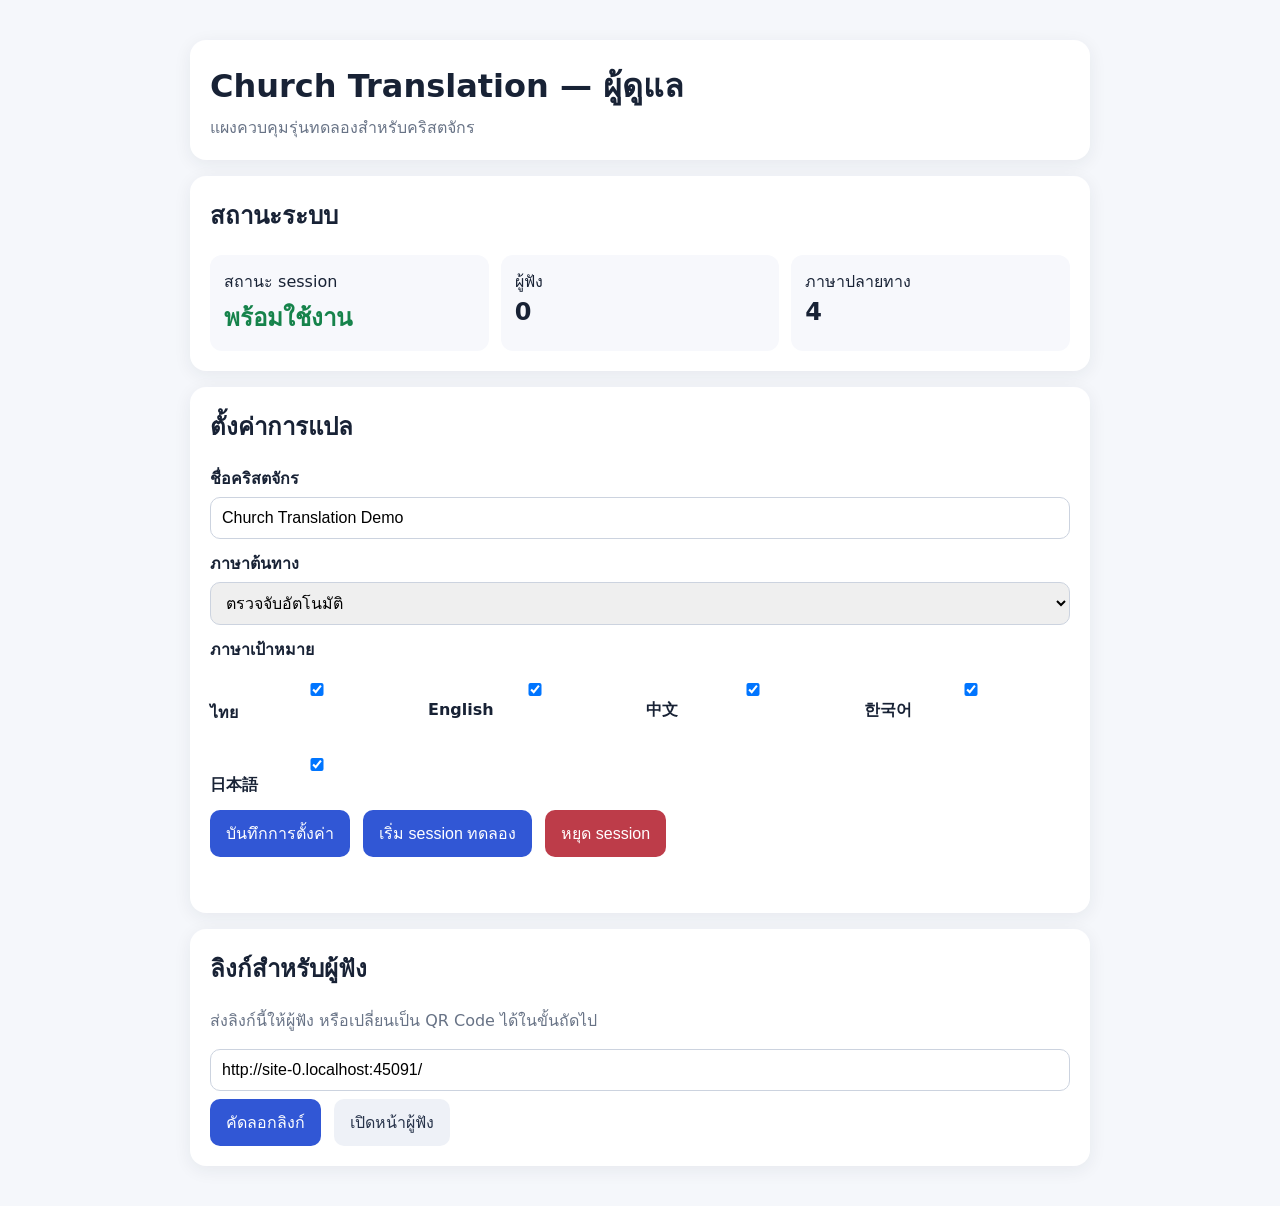
==== admin.html @ 4175fb26 "Add admin dashboard" ====
<!doctype html>
<html lang="th">
  <head>
    <meta charset="utf-8" />
    <meta name="viewport" content="width=device-width, initial-scale=1" />
    <title>Church Translation — ผู้ดูแล</title>
    <style>
      :root { font-family: system-ui, sans-serif; color: #182235; }
      body { max-width: 900px; margin: 0 auto; padding: 24px; background: #f5f7fb; }
      header, section { background: white; border-radius: 16px; padding: 20px; margin: 16px 0; box-shadow: 0 4px 18px #18243a12; }
      h1 { margin: 0 0 4px; } h2 { margin-top: 0; }
      .muted { color: #687386; } .status { color: #16834b; font-weight: 700; }
      label { display: block; margin: 12px 0 6px; font-weight: 700; }
      input, select { width: 100%; box-sizing: border-box; padding: 11px; border: 1px solid #ccd3df; border-radius: 10px; font-size: 1rem; }
      button { border: 0; border-radius: 10px; padding: 11px 16px; background: #3157d5; color: white; font-size: 1rem; cursor: pointer; margin: 8px 8px 0 0; }
      button.secondary { background: #eef1f7; color: #27334a; } button.danger { background: #bd3c49; }
      .grid { display: grid; grid-template-columns: repeat(auto-fit, minmax(180px, 1fr)); gap: 12px; }
      .metric { background: #f7f8fc; border-radius: 12px; padding: 14px; } .metric strong { display: block; font-size: 1.5rem; margin-top: 4px; }
      #message { margin-top: 12px; min-height: 1.5em; }
    </style>
  </head>
  <body>
    <header>
      <h1>Church Translation — ผู้ดูแล</h1>
      <div class="muted">แผงควบคุมรุ่นทดลองสำหรับคริสตจักร</div>
    </header>

    <section>
      <h2>สถานะระบบ</h2>
      <div class="grid">
        <div class="metric">สถานะ session<strong id="sessionStatus" class="status">พร้อมใช้งาน</strong></div>
        <div class="metric">ผู้ฟัง<strong id="listeners">0</strong></div>
        <div class="metric">ภาษาปลายทาง<strong id="languageCount">4</strong></div>
      </div>
    </section>

    <section>
      <h2>ตั้งค่าการแปล</h2>
      <label for="church">ชื่อคริสตจักร</label>
      <input id="church" value="Church Translation Demo" />
      <label for="source">ภาษาต้นทาง</label>
      <select id="source"><option>ตรวจจับอัตโนมัติ</option><option>ไทย</option><option>English</option><option>中文</option><option>한국어</option><option>日本語</option></select>
      <label>ภาษาเป้าหมาย</label>
      <div class="grid">
        <label><input type="checkbox" value="th" checked /> ไทย</label>
        <label><input type="checkbox" value="en" checked /> English</label>
        <label><input type="checkbox" value="zh" checked /> 中文</label>
        <label><input type="checkbox" value="ko" checked /> 한국어</label>
        <label><input type="checkbox" value="ja" checked /> 日本語</label>
      </div>
      <button id="save">บันทึกการตั้งค่า</button>
      <button id="start">เริ่ม session ทดลอง</button>
      <button id="stop" class="danger">หยุด session</button>
      <div id="message" class="muted"></div>
    </section>

    <section>
      <h2>ลิงก์สำหรับผู้ฟัง</h2>
      <p class="muted">ส่งลิงก์นี้ให้ผู้ฟัง หรือเปลี่ยนเป็น QR Code ได้ในขั้นถัดไป</p>
      <input id="listenerUrl" readonly />
      <button id="copy">คัดลอกลิงก์</button>
      <a href="/" target="_blank"><button class="secondary">เปิดหน้าผู้ฟัง</button></a>
    </section>

    <script>
      const status = document.querySelector('#sessionStatus');
      const message = document.querySelector('#message');
      const listenerUrl = document.querySelector('#listenerUrl');
      listenerUrl.value = location.origin + '/';
      const checked = () => [...document.querySelectorAll('input[type=checkbox]:checked')].map(x => x.value);
      document.querySelector('#save').onclick = () => {
        document.querySelector('#languageCount').textContent = checked().length;
        message.textContent = 'บันทึกการตั้งค่าสำหรับ session ทดลองแล้ว';
      };
      document.querySelector('#start').onclick = () => { status.textContent = 'กำลังถ่ายทอด'; message.textContent = 'เริ่ม session ทดลองแล้ว'; };
      document.querySelector('#stop').onclick = () => { status.textContent = 'หยุดแล้ว'; message.textContent = 'หยุด session ทดลองแล้ว'; };
      document.querySelector('#copy').onclick = async () => { await navigator.clipboard.writeText(listenerUrl.value); message.textContent = 'คัดลอกลิงก์แล้ว'; };
    </script>
  </body>
</html>
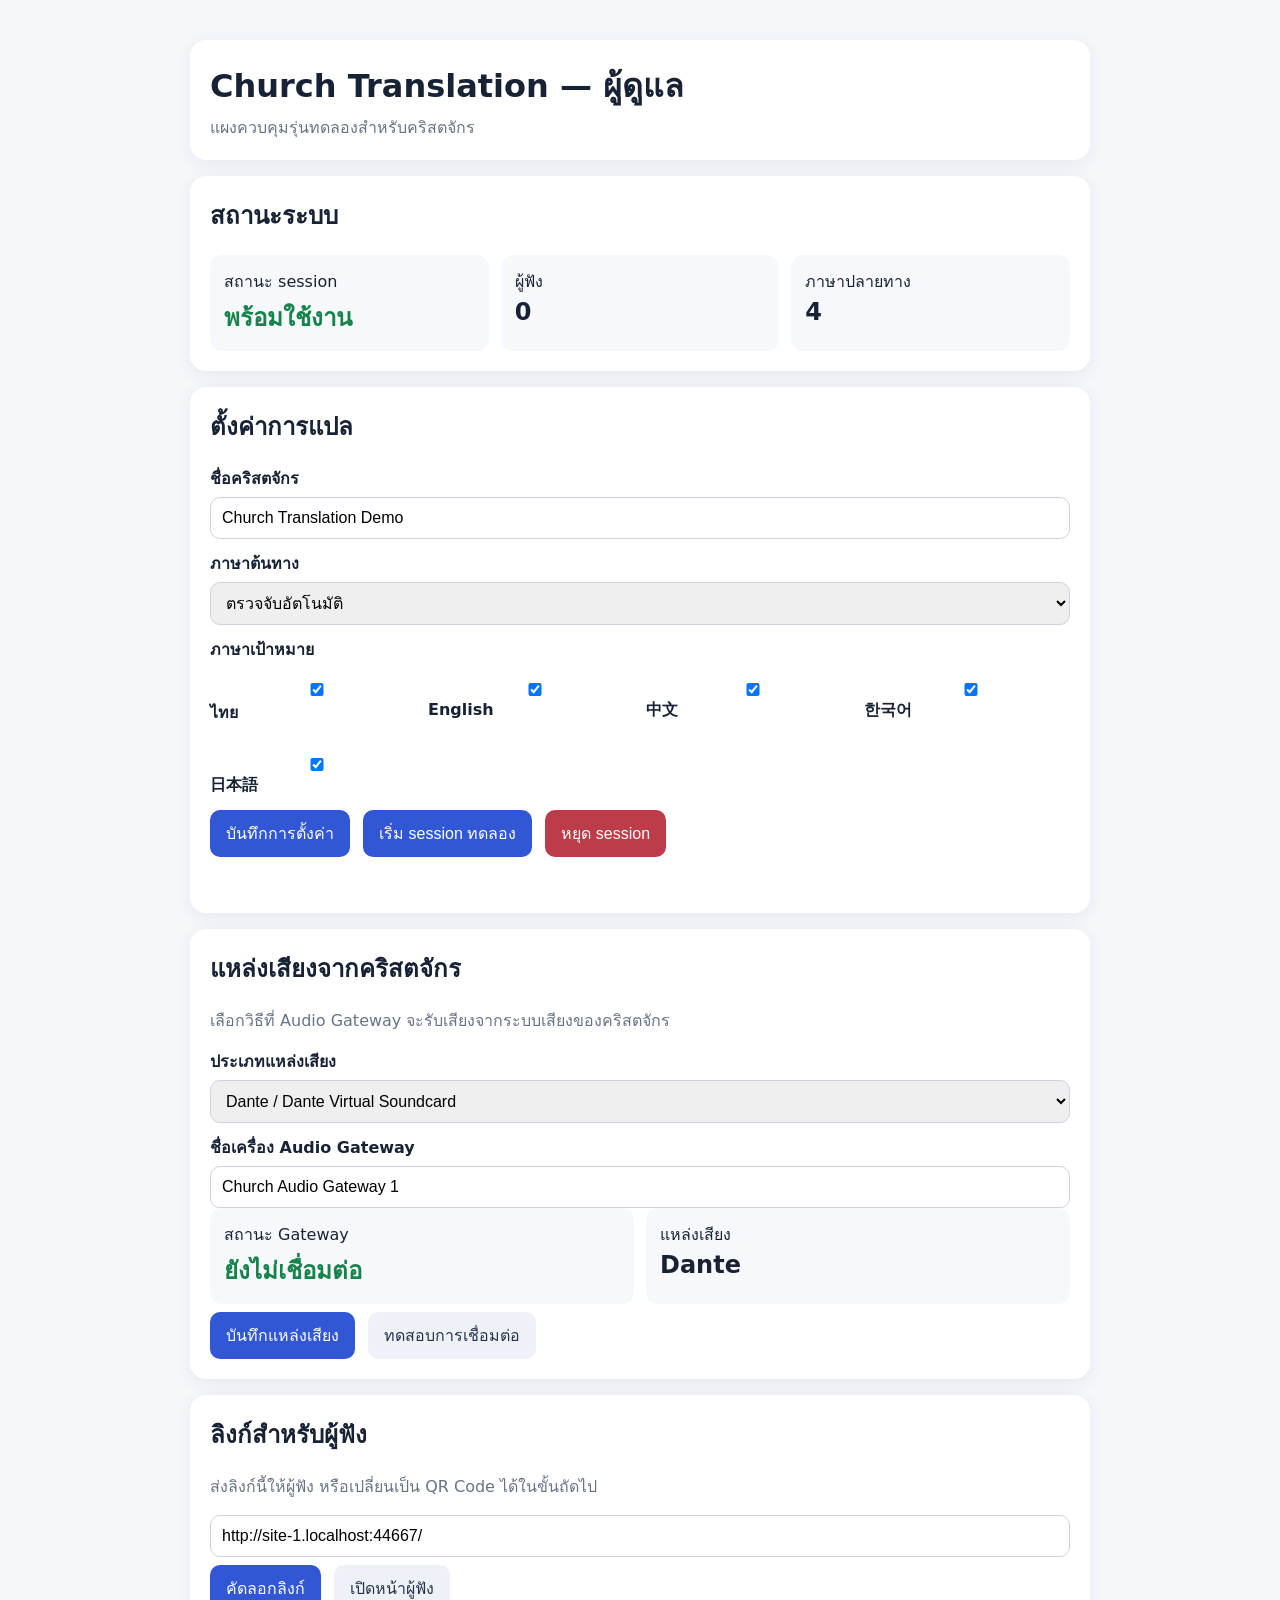
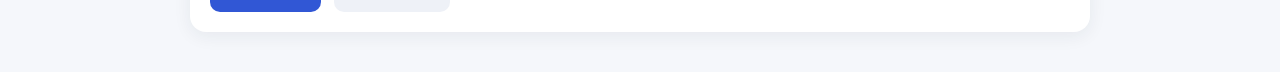
==== commit f32bb043: "Add multi-source audio gateway options" ====
--- a/admin.html
+++ b/admin.html
@@ -55,6 +55,27 @@
     </section>
 
     <section>
+      <h2>แหล่งเสียงจากคริสตจักร</h2>
+      <p class="muted">เลือกวิธีที่ Audio Gateway จะรับเสียงจากระบบเสียงของคริสตจักร</p>
+      <label for="inputMode">ประเภทแหล่งเสียง</label>
+      <select id="inputMode">
+        <option value="dante">Dante / Dante Virtual Soundcard</option>
+        <option value="usb">USB จากมิกเซอร์หรือ USB Audio Interface</option>
+        <option value="linein">Line-in ผ่านคอมพิวเตอร์</option>
+        <option value="browser">ไมโครโฟนของ Browser สำหรับทดสอบ</option>
+        <option value="rtmp">RTMP / Encoder</option>
+      </select>
+      <label for="gatewayName">ชื่อเครื่อง Audio Gateway</label>
+      <input id="gatewayName" value="Church Audio Gateway 1" />
+      <div class="grid">
+        <div class="metric">สถานะ Gateway<strong id="gatewayStatus" class="status">ยังไม่เชื่อมต่อ</strong></div>
+        <div class="metric">แหล่งเสียง<strong id="selectedInput">Dante</strong></div>
+      </div>
+      <button id="saveInput">บันทึกแหล่งเสียง</button>
+      <button id="testInput" class="secondary">ทดสอบการเชื่อมต่อ</button>
+    </section>
+
+    <section>
       <h2>ลิงก์สำหรับผู้ฟัง</h2>
       <p class="muted">ส่งลิงก์นี้ให้ผู้ฟัง หรือเปลี่ยนเป็น QR Code ได้ในขั้นถัดไป</p>
       <input id="listenerUrl" readonly />
@@ -74,6 +95,18 @@
       };
       document.querySelector('#start').onclick = () => { status.textContent = 'กำลังถ่ายทอด'; message.textContent = 'เริ่ม session ทดลองแล้ว'; };
       document.querySelector('#stop').onclick = () => { status.textContent = 'หยุดแล้ว'; message.textContent = 'หยุด session ทดลองแล้ว'; };
+      document.querySelector('#inputMode').onchange = (event) => {
+        const labels = { dante: 'Dante', usb: 'USB Audio', linein: 'Line-in', browser: 'Browser microphone', rtmp: 'RTMP / Encoder' };
+        document.querySelector('#selectedInput').textContent = labels[event.target.value];
+      };
+      document.querySelector('#saveInput').onclick = () => {
+        document.querySelector('#gatewayStatus').textContent = 'บันทึกแล้ว';
+        message.textContent = 'บันทึกแหล่งเสียงและชื่อ Audio Gateway แล้ว';
+      };
+      document.querySelector('#testInput').onclick = () => {
+        document.querySelector('#gatewayStatus').textContent = 'ทดสอบสำเร็จ (เดโม)';
+        message.textContent = 'การทดสอบนี้เป็นเดโม ยังไม่ได้รับเสียงจริงจาก Dante หรือมิกเซอร์';
+      };
       document.querySelector('#copy').onclick = async () => { await navigator.clipboard.writeText(listenerUrl.value); message.textContent = 'คัดลอกลิงก์แล้ว'; };
     </script>
   </body>
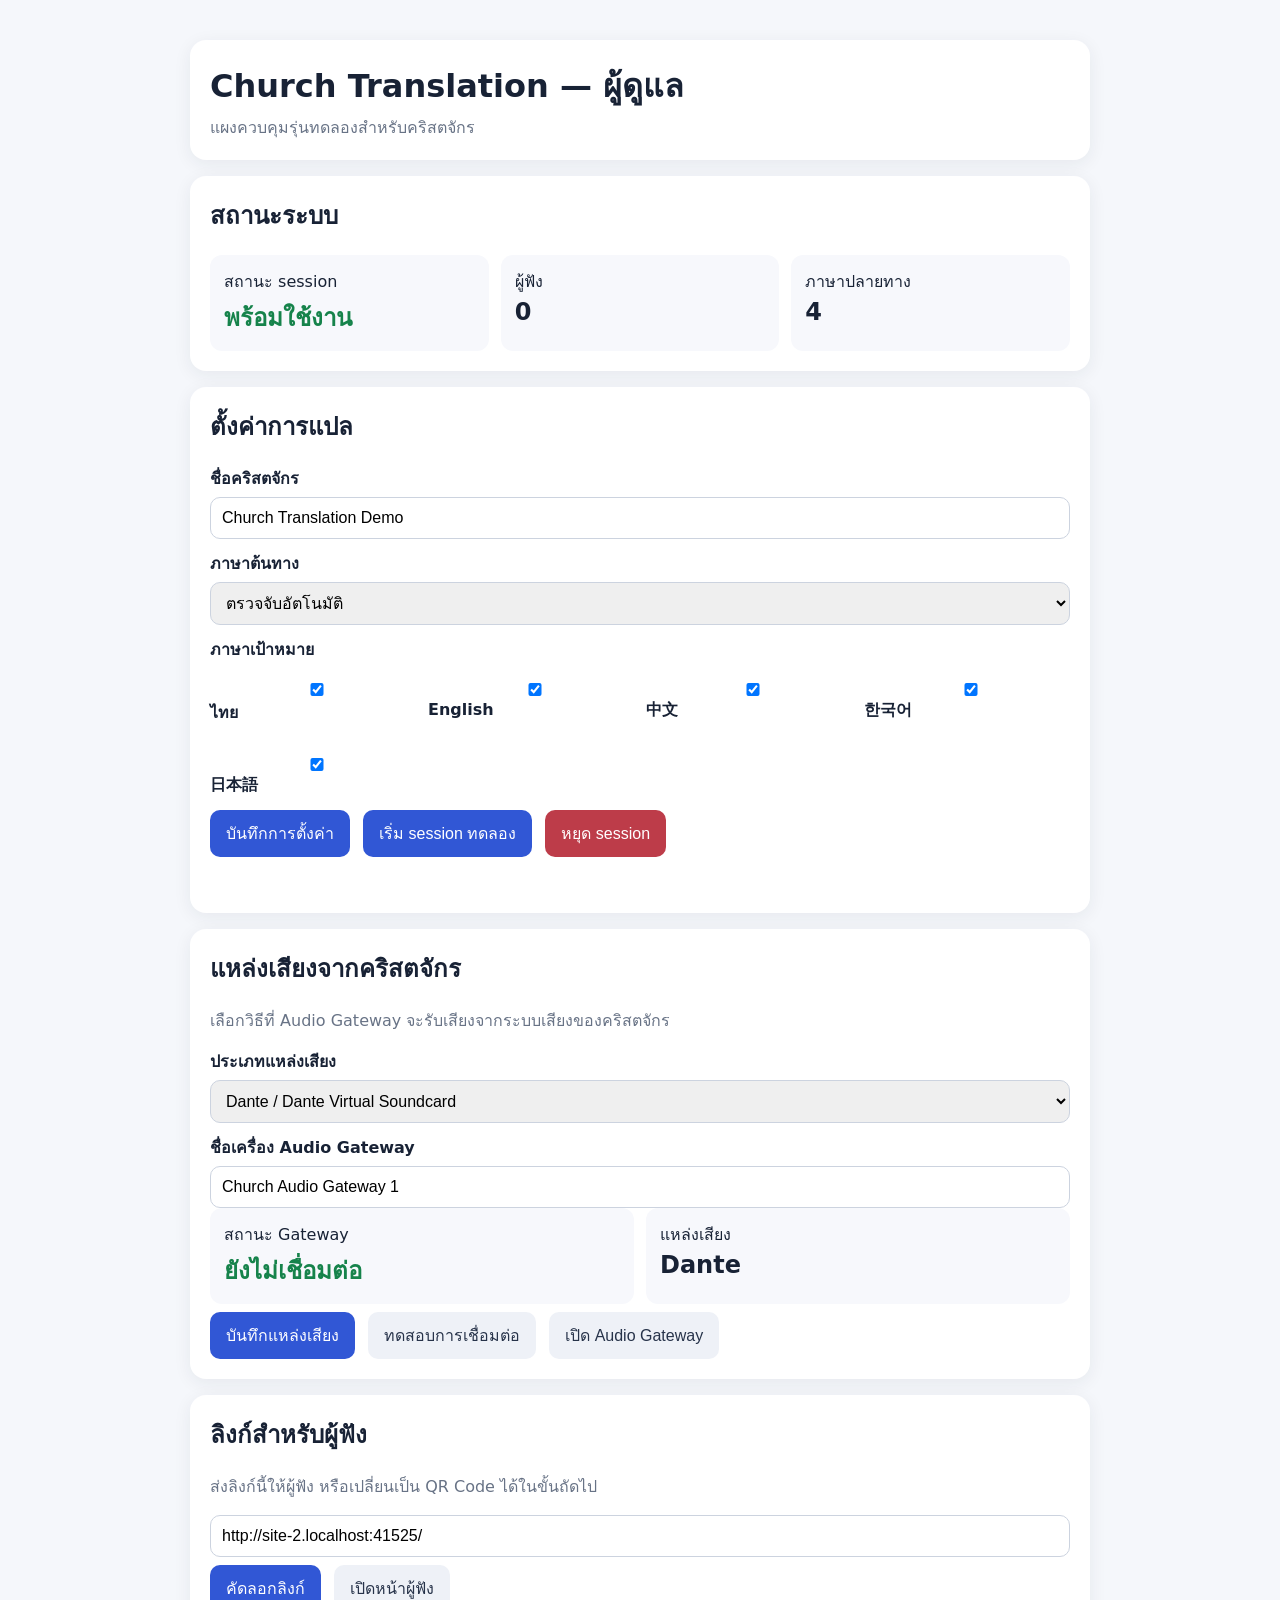
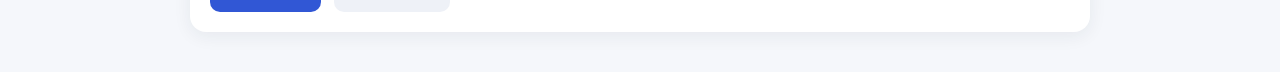
==== commit 87fa342b: "Add Audio Gateway capture page" ====
--- a/admin.html
+++ b/admin.html
@@ -73,6 +73,7 @@
       </div>
       <button id="saveInput">บันทึกแหล่งเสียง</button>
       <button id="testInput" class="secondary">ทดสอบการเชื่อมต่อ</button>
+      <a href="/gateway" target="_blank"><button class="secondary">เปิด Audio Gateway</button></a>
     </section>
 
     <section>
@@ -107,6 +108,14 @@
         document.querySelector('#gatewayStatus').textContent = 'ทดสอบสำเร็จ (เดโม)';
         message.textContent = 'การทดสอบนี้เป็นเดโม ยังไม่ได้รับเสียงจริงจาก Dante หรือมิกเซอร์';
       };
+      async function refreshGateway() {
+        try {
+          const gateway = await fetch('/api/gateway/status').then(response => response.json());
+          document.querySelector('#gatewayStatus').textContent = gateway.connected ? 'เชื่อมต่อแล้ว' : 'ยังไม่เชื่อมต่อ';
+        } catch (_) {}
+      }
+      refreshGateway();
+      setInterval(refreshGateway, 5000);
       document.querySelector('#copy').onclick = async () => { await navigator.clipboard.writeText(listenerUrl.value); message.textContent = 'คัดลอกลิงก์แล้ว'; };
     </script>
   </body>
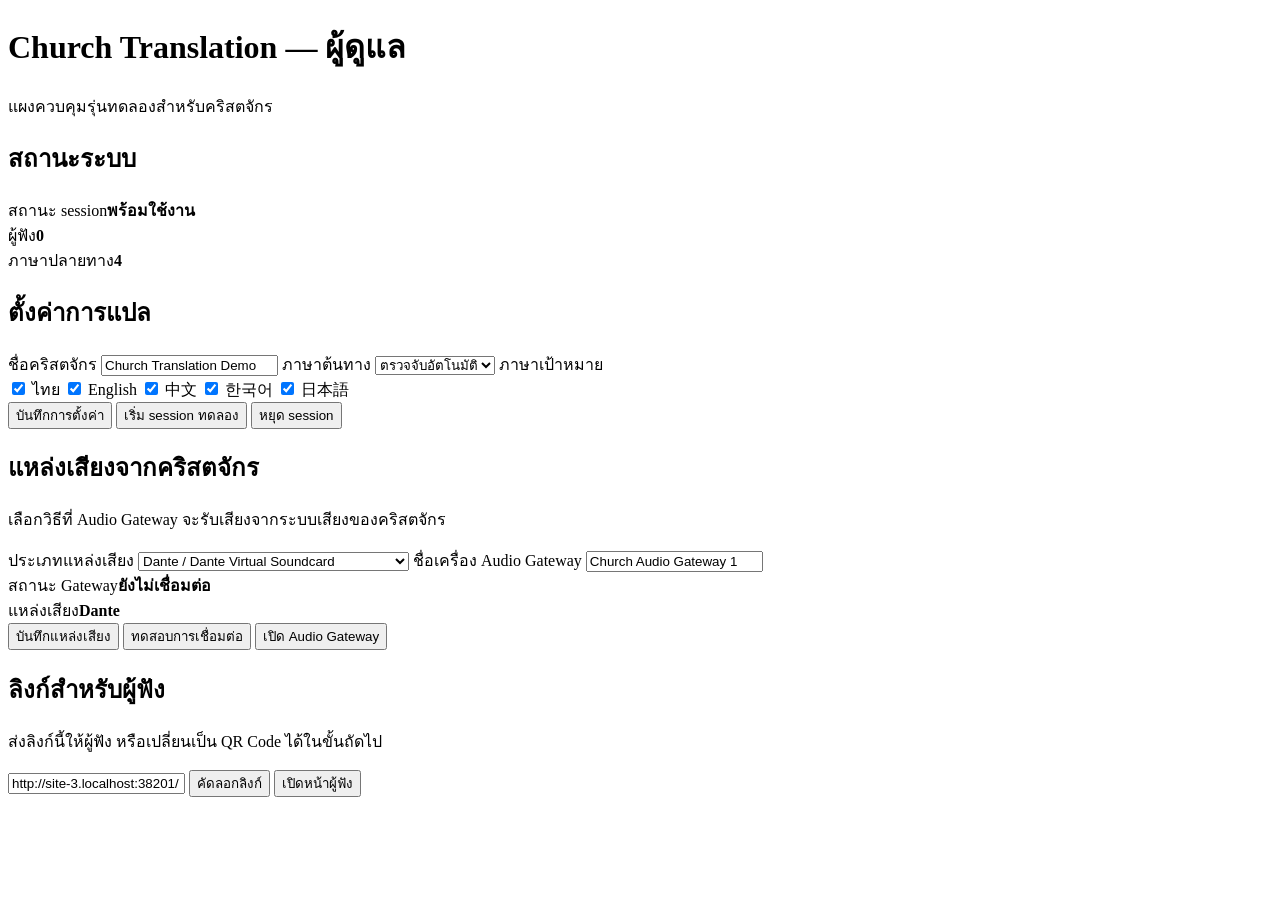
==== commit 8be29037: "Phase A: secure asyncio server, on-device translation gateway" ====
--- a/admin.html
+++ b/admin.html
@@ -4,19 +4,10 @@
     <meta charset="utf-8" />
     <meta name="viewport" content="width=device-width, initial-scale=1" />
     <title>Church Translation — ผู้ดูแล</title>
+    <link rel="stylesheet" href="/app.css" />
     <style>
-      :root { font-family: system-ui, sans-serif; color: #182235; }
-      body { max-width: 900px; margin: 0 auto; padding: 24px; background: #f5f7fb; }
-      header, section { background: white; border-radius: 16px; padding: 20px; margin: 16px 0; box-shadow: 0 4px 18px #18243a12; }
-      h1 { margin: 0 0 4px; } h2 { margin-top: 0; }
-      .muted { color: #687386; } .status { color: #16834b; font-weight: 700; }
-      label { display: block; margin: 12px 0 6px; font-weight: 700; }
-      input, select { width: 100%; box-sizing: border-box; padding: 11px; border: 1px solid #ccd3df; border-radius: 10px; font-size: 1rem; }
-      button { border: 0; border-radius: 10px; padding: 11px 16px; background: #3157d5; color: white; font-size: 1rem; cursor: pointer; margin: 8px 8px 0 0; }
-      button.secondary { background: #eef1f7; color: #27334a; } button.danger { background: #bd3c49; }
-      .grid { display: grid; grid-template-columns: repeat(auto-fit, minmax(180px, 1fr)); gap: 12px; }
-      .metric { background: #f7f8fc; border-radius: 12px; padding: 14px; } .metric strong { display: block; font-size: 1.5rem; margin-top: 4px; }
-      #message { margin-top: 12px; min-height: 1.5em; }
+      #meter { height: 10px; background: var(--surface-2); border-radius: 6px; overflow: hidden; margin-top: 12px; } #meter i { display: block; height: 100%; width: 0; background: var(--ok); }
+      #interim { min-height: 1.5em; color: var(--mute); font-style: italic; }
     </style>
   </head>
   <body>
@@ -110,8 +101,9 @@
       };
       async function refreshGateway() {
         try {
-          const gateway = await fetch('/api/gateway/status').then(response => response.json());
-          document.querySelector('#gatewayStatus').textContent = gateway.connected ? 'เชื่อมต่อแล้ว' : 'ยังไม่เชื่อมต่อ';
+          const s = await fetch('/api/status').then(response => response.json());
+          document.querySelector('#gatewayStatus').textContent = s.gateway_connected ? 'เชื่อมต่อแล้ว' : 'ยังไม่เชื่อมต่อ';
+          document.querySelector('#listeners').textContent = s.listeners;
         } catch (_) {}
       }
       refreshGateway();
